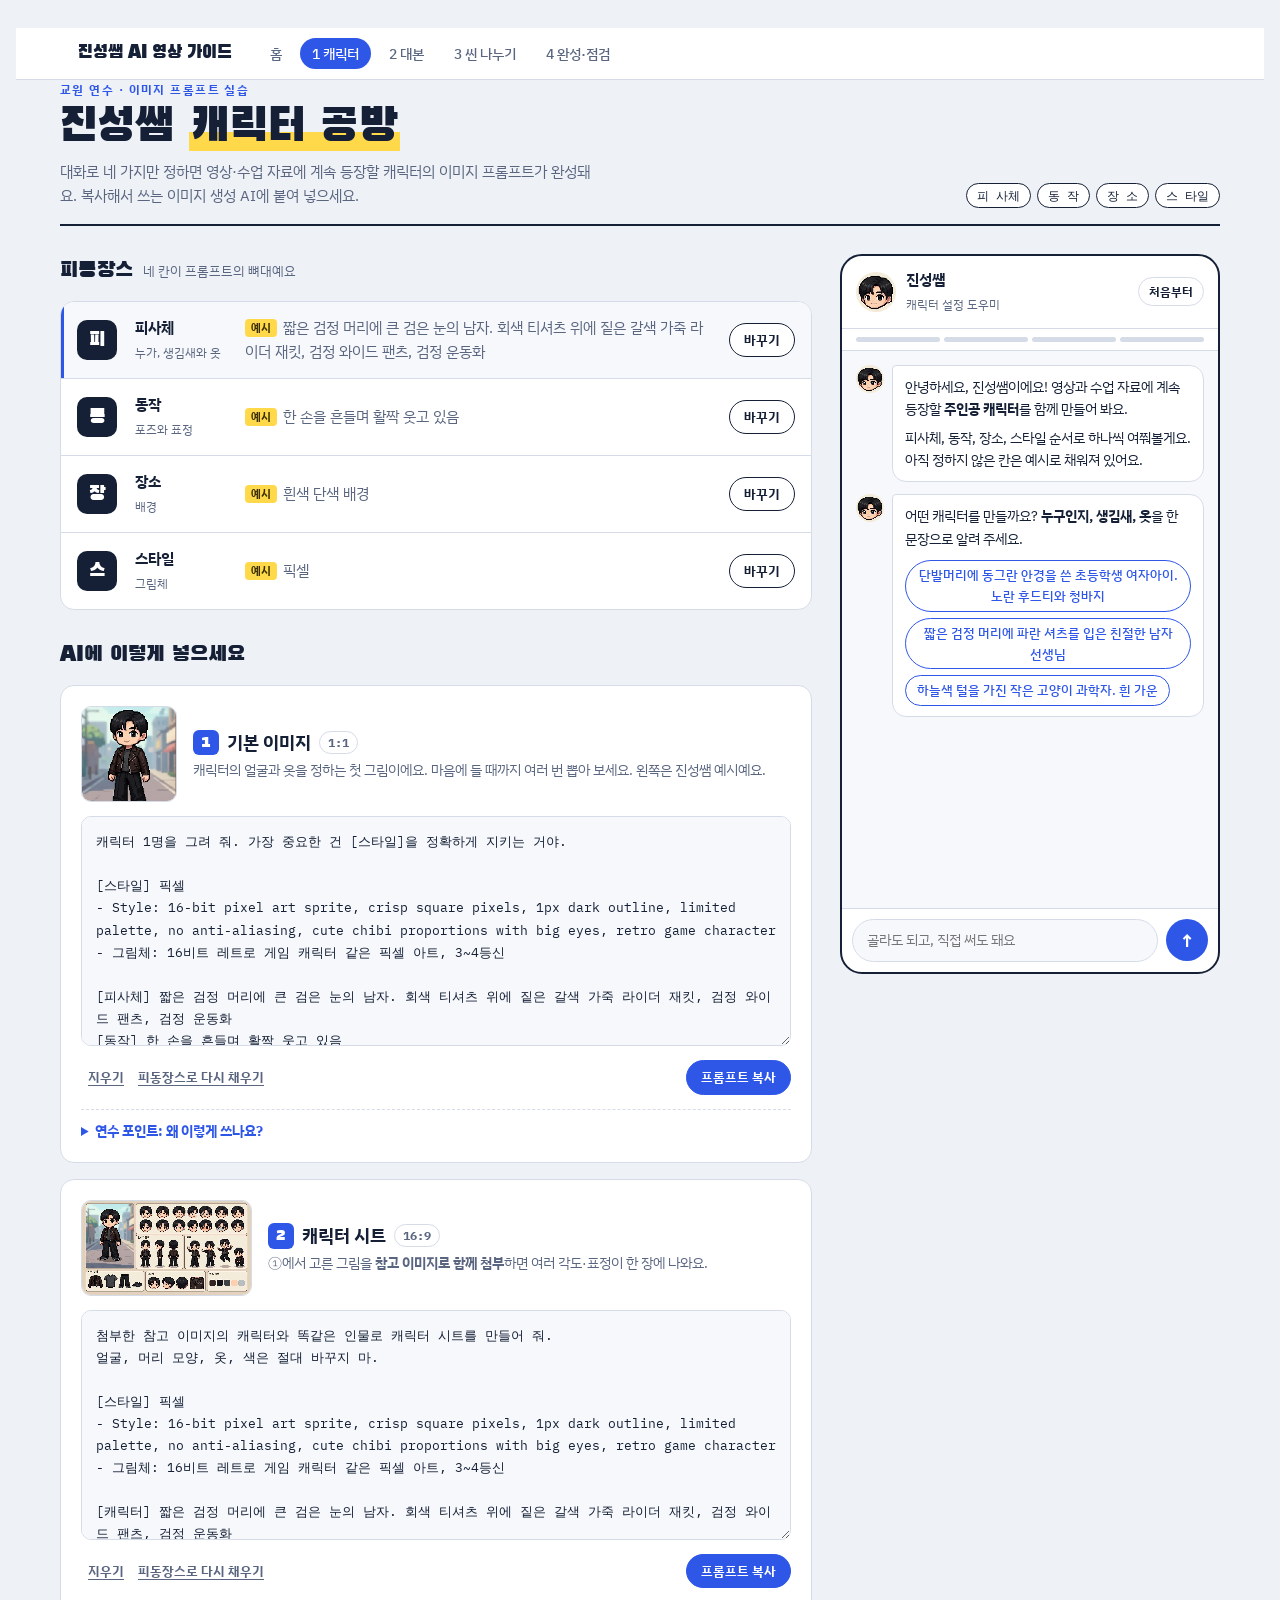
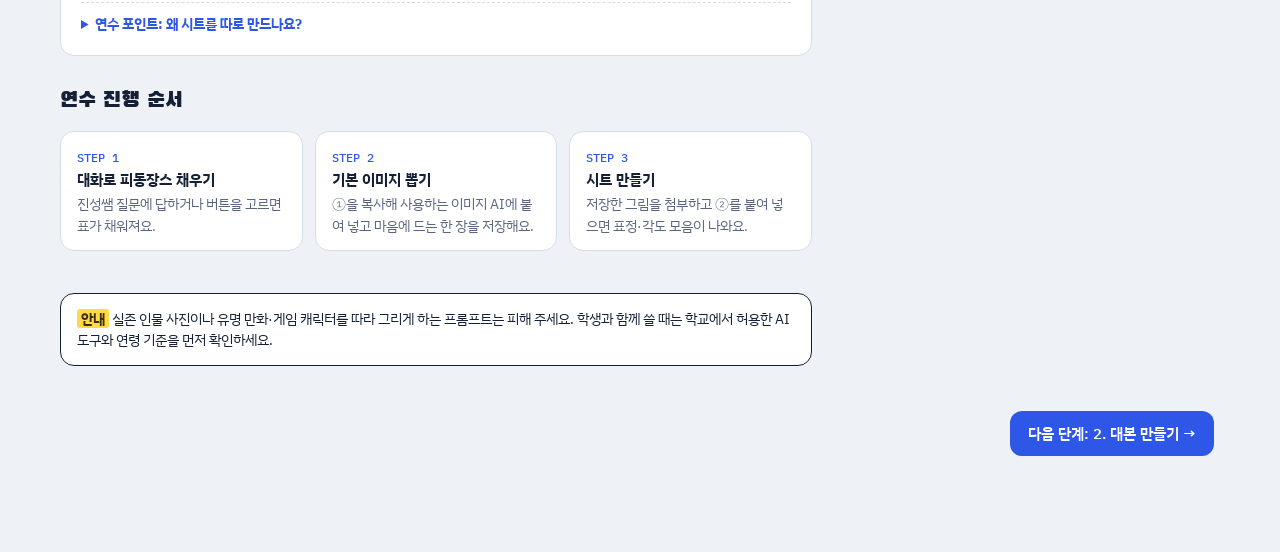
==== character.html @ 5860ac1b "4단계 영상 만들기 가이드로 확장 - 홈(로드맵·준비물·안전 안내) 추가 - 2단계 대본 프롬프트 생성기, 3단계 씬 나누기·컷 다시 쓰기 추가 - 4단계 브루 조립·체크리스트·평" ====
<!doctype html><html><head><meta charset=utf8><meta name=viewport content="width=device-width,initial-scale=1,viewport-fit=cover"><style>:root{color-scheme:light;box-sizing:border-box;padding-top:env(safe-area-inset-top,0px);padding-bottom:env(safe-area-inset-bottom,0px)}html{scroll-padding-top:env(safe-area-inset-top,0px)}body{margin:0;padding:0;font:14px -apple-system,BlinkMacSystemFont,sans-serif;background:#fff;color:#000}img{max-width:100%}[hidden]:not([hidden=until-found i]){display:none!important}</style></head><body>
<style>
.vg-bar{position:sticky;top:0;z-index:50;background:rgba(255,255,255,.95);border-bottom:1px solid #D6DCE7;font:14px "IBM Plex Sans KR",system-ui,sans-serif}
.vg-in{max-width:1180px;margin:0 auto;padding:8px 16px;display:flex;gap:6px;flex-wrap:wrap;align-items:center}
.vg-in a{padding:6px 12px;border-radius:999px;color:#5A6680;text-decoration:none;font-weight:500}
.vg-in a:hover{background:#F6F8FB}
.vg-in a.on{background:#2E57E8;color:#fff}
.vg-in .vg-brand{font-family:"Black Han Sans",sans-serif;font-weight:400;font-size:18px;color:#152036;margin-right:8px}
.vg-next{display:block;max-width:1180px;margin:32px auto 48px;padding:0 16px;text-align:right}
.vg-next a{display:inline-block;padding:12px 18px;border-radius:12px;background:#2E57E8;color:#fff;text-decoration:none;font:600 15px "IBM Plex Sans KR",sans-serif}
</style>
<nav class="vg-bar" aria-label="제작 단계"><div class="vg-in">
<a class="vg-brand" href="index.html">진성쌤 AI 영상 가이드</a>
<a href="index.html">홈</a><a class="on" href="character.html" aria-current="page">1 캐릭터</a><a href="script.html">2 대본</a><a href="scenes.html">3 씬 나누기</a><a href="finish.html">4 완성·점검</a>
</div></nav>

<title>진성쌤 캐릭터 공방</title>
<meta name="claude:viewport-fit-sides" content="cover">
<link rel="preconnect" href="https://fonts.googleapis.com">
<link rel="preconnect" href="https://fonts.gstatic.com" crossorigin>
<link rel="stylesheet" href="https://fonts.googleapis.com/css2?family=Black+Han+Sans&family=IBM+Plex+Sans+KR:wght@400;500;700&family=IBM+Plex+Mono:wght@400;500&display=swap">
<style>
/* Layout: 작업대(왼쪽, 피동장스 표 + 프롬프트 카드) | 진성쌤 대화 패널(오른쪽, sticky). 좁은 화면에서는 대화 → 작업대 순으로 쌓임 */
:root{
  --bg:#EEF1F6; --surface:#FFFFFF; --sunk:#F6F8FB; --ink:#152036; --muted:#5A6680; --line:#D6DCE7;
  --accent:#2E57E8; --accent-ink:#FFFFFF; --mark:#FFD94A; --mark-ink:#3A2E00; --ok:#1F8A5B;
  --bubble:#E7ECFA;
  --f-display:"Black Han Sans","IBM Plex Sans KR",system-ui,sans-serif;
  --f-body:"IBM Plex Sans KR","Apple SD Gothic Neo","Malgun Gothic",system-ui,sans-serif;
  --f-mono:"IBM Plex Mono",ui-monospace,"Malgun Gothic",monospace;
  --r:14px;
}
@media (prefers-color-scheme: dark){:root:not([data-theme="light"]){
  --bg:#0E1424; --surface:#172036; --sunk:#111A2D; --ink:#E6EBF5; --muted:#97A3BC; --line:#2A3550;
  --accent:#6F8DFF; --accent-ink:#0B1122; --mark:#F5CF3E; --mark-ink:#241C00; --ok:#4CC08A; --bubble:#22305A; color-scheme:dark}}
:root[data-theme="dark"]{
  --bg:#0E1424; --surface:#172036; --sunk:#111A2D; --ink:#E6EBF5; --muted:#97A3BC; --line:#2A3550;
  --accent:#6F8DFF; --accent-ink:#0B1122; --mark:#F5CF3E; --mark-ink:#241C00; --ok:#4CC08A; --bubble:#22305A; color-scheme:dark}

*{box-sizing:border-box}
body{background:var(--bg);color:var(--ink);font-family:var(--f-body);font-size:15px;line-height:1.6;
  padding-left:max(16px,env(safe-area-inset-left,0px));padding-right:max(16px,env(safe-area-inset-right,0px));padding-block:28px 48px}
.wrap{max-width:1160px;margin:0 auto;display:flex;flex-direction:column;gap:28px}
header{display:flex;flex-wrap:wrap;align-items:flex-end;justify-content:space-between;gap:12px;border-bottom:2px solid var(--ink);padding-bottom:16px}
.eyebrow{font-size:12px;letter-spacing:.12em;color:var(--accent);font-weight:700}
h1{font-family:var(--f-display);font-weight:400;font-size:clamp(30px,5vw,46px);line-height:1.1;margin:4px 0 6px;text-wrap:balance}
h1 mark{background:linear-gradient(transparent 58%,var(--mark) 58%);color:inherit;padding:0 2px}
.lede{margin:0;color:var(--muted);max-width:60ch}
.legend{display:flex;gap:6px;flex-wrap:wrap}
.legend span{font-family:var(--f-mono);font-size:12px;border:1.5px solid var(--ink);border-radius:999px;padding:2px 10px;background:var(--surface)}

.grid{display:grid;grid-template-columns:minmax(0,1fr) 380px;gap:28px;align-items:start}
.bench{display:flex;flex-direction:column;gap:28px;min-width:0}
h2{font-family:var(--f-display);font-weight:400;font-size:22px;margin:0 0 12px;display:flex;align-items:center;gap:10px}
h2 small{font-family:var(--f-body);font-size:13px;color:var(--muted);font-weight:400}

/* 피동장스 표 */
.table{background:var(--surface);border:1.5px solid var(--line);border-radius:var(--r);overflow:hidden}
.row{display:grid;grid-template-columns:44px 96px minmax(0,1fr) auto;gap:14px;align-items:center;padding:14px 16px;border-top:1px solid var(--line)}
.row:first-child{border-top:0}
.row.active{background:var(--sunk);box-shadow:inset 3px 0 0 var(--accent)}
.badge{width:40px;height:40px;border-radius:10px;background:var(--ink);color:var(--surface);display:grid;place-items:center;font-family:var(--f-display);font-size:20px}
.row b{display:block;font-size:15px}
.row .sub{font-size:12px;color:var(--muted)}
.val{font-weight:500;min-width:0;overflow-wrap:anywhere}
.val.empty{color:var(--muted);font-weight:400}
.val .ex{font-size:11px;font-weight:700;background:var(--mark);color:var(--mark-ink);border-radius:4px;padding:1px 6px;margin-right:6px;vertical-align:1px}

button{font:inherit;cursor:pointer;color:inherit}
.btn{border:1.5px solid var(--ink);background:var(--surface);border-radius:999px;padding:6px 14px;font-size:13px;font-weight:700;white-space:nowrap}
.btn:hover{background:var(--sunk)}
.btn.primary{background:var(--accent);border-color:var(--accent);color:var(--accent-ink)}
.btn.primary:hover{filter:brightness(1.08)}
.btn.ghost{border-color:transparent;background:transparent;text-decoration:underline;text-underline-offset:3px;color:var(--muted);padding:4px 6px}
.btn:focus-visible,.chip:focus-visible,textarea:focus-visible,input:focus-visible{outline:3px solid var(--mark);outline-offset:2px}

/* 프롬프트 카드 */
.card{background:var(--surface);border:1.5px solid var(--line);border-radius:var(--r);padding:20px;display:flex;flex-direction:column;gap:14px}
.card-head{display:flex;gap:16px;align-items:center;flex-wrap:wrap}
.frame{flex:none;border:1.5px solid var(--line);border-radius:10px;background:var(--sunk);object-fit:cover;image-rendering:pixelated;max-width:100%}
.frame.sq{width:96px;height:96px;object-position:50% 20%}
.frame.wide{width:171px;height:96px}
.card-head h3{margin:0;font-size:18px;display:flex;align-items:center;gap:8px;flex-wrap:wrap}
.num{font-family:var(--f-display);font-weight:400;background:var(--accent);color:var(--accent-ink);border-radius:6px;padding:0 8px;font-size:16px}
.ratio{font-family:var(--f-mono);font-size:12px;border:1px solid var(--line);border-radius:999px;padding:1px 8px;color:var(--muted)}
.card-head p{margin:2px 0 0;color:var(--muted);font-size:13.5px}
textarea{width:100%;min-height:230px;resize:vertical;font-family:var(--f-mono);font-size:13px;line-height:1.7;color:var(--ink);background:var(--sunk);border:1.5px solid var(--line);border-radius:10px;padding:14px}
.actions{display:flex;flex-wrap:wrap;justify-content:space-between;gap:8px;align-items:center}
.actions .r{display:flex;gap:8px;flex-wrap:wrap}
details.why{border-top:1px dashed var(--line);padding-top:10px;font-size:13.5px}
details.why summary{cursor:pointer;font-weight:700;color:var(--accent)}
details.why ul{margin:8px 0 0;padding-left:18px;color:var(--muted)}
details.why li{margin:4px 0}
details.why code{font-family:var(--f-mono);font-size:12px;background:var(--sunk);padding:1px 5px;border-radius:4px;color:var(--ink)}

/* 사용 순서 */
.steps{list-style:none;margin:0;padding:0;display:grid;grid-template-columns:repeat(3,minmax(0,1fr));gap:12px}
.steps li{background:var(--surface);border:1.5px solid var(--line);border-radius:var(--r);padding:14px 16px;font-size:13.5px;color:var(--muted)}
.steps li strong{display:block;color:var(--ink);font-size:14.5px;margin-bottom:2px}
.steps .n{font-family:var(--f-mono);font-size:12px;color:var(--accent);font-weight:500}
.note{background:var(--surface);border:1.5px solid var(--ink);border-radius:var(--r);padding:14px 16px;font-size:13.5px}
.note b{background:var(--mark);color:var(--mark-ink);padding:0 4px;border-radius:3px}

/* 대화 패널 */
.chat{position:sticky;top:max(16px,env(safe-area-inset-top,0px));background:var(--surface);border:2px solid var(--ink);border-radius:22px;display:flex;flex-direction:column;height:min(720px,calc(100vh - 40px));overflow:hidden}
.chat-top{display:flex;align-items:center;gap:10px;padding:12px 14px;border-bottom:1.5px solid var(--line)}
.chat-top .who{flex:1;min-width:0}
.chat-top strong{display:block;font-size:15px}
.chat-top span{font-size:12px;color:var(--muted)}
.avatar{width:40px;height:40px;flex:none;border-radius:50%;background:var(--bubble);overflow:hidden}
.avatar.sm{width:28px;height:28px}
.prog{display:flex;gap:4px;padding:8px 14px;border-bottom:1px solid var(--line)}
.prog i{flex:1;height:5px;border-radius:3px;background:var(--line)}
.prog i.on{background:var(--accent)}
.log{flex:1;overflow-y:auto;padding:14px;display:flex;flex-direction:column;gap:12px;background:var(--sunk)}
.msg{display:flex;gap:8px;align-items:flex-start;max-width:100%}
.msg .body{background:var(--surface);border:1px solid var(--line);border-radius:4px 14px 14px 14px;padding:10px 12px;font-size:14px;min-width:0}
.msg.me{justify-content:flex-end}
.msg.me .body{background:var(--accent);color:var(--accent-ink);border-color:var(--accent);border-radius:14px 4px 14px 14px}
.msg .body p{margin:0}
.msg .body p+p{margin-top:6px}
.chips{display:flex;flex-wrap:wrap;gap:6px;margin-top:10px}
.chip{border:1.5px solid var(--accent);color:var(--accent);background:transparent;border-radius:999px;padding:4px 11px;font-size:13px;font-weight:500}
.chip:hover{background:var(--bubble)}
.done-box{margin-top:10px;display:flex;flex-direction:column;gap:8px}
.done-box div{display:flex;align-items:center;justify-content:space-between;gap:8px;border:1px solid var(--line);border-radius:10px;padding:8px 10px;font-size:13px;font-weight:700}
.compose{display:flex;gap:8px;padding:10px;border-top:1.5px solid var(--line);padding-bottom:max(10px,env(safe-area-inset-bottom,0px))}
.compose input{flex:1;min-width:0;font:inherit;font-size:14px;border:1.5px solid var(--line);border-radius:999px;padding:9px 14px;background:var(--sunk);color:var(--ink)}
.send{width:42px;height:42px;border-radius:50%;border:0;background:var(--accent);color:var(--accent-ink);font-size:18px;font-weight:700;flex:none}
.icon-btn{border:1.5px solid var(--line);background:var(--surface);border-radius:999px;padding:4px 10px;font-size:12px;font-weight:700}

.toast{position:fixed;left:50%;bottom:calc(24px + env(safe-area-inset-bottom,0px));transform:translateX(-50%);background:var(--ink);color:var(--surface);padding:9px 16px;border-radius:999px;font-size:13.5px;font-weight:700;z-index:20}

@media (max-width:920px){
  .grid{grid-template-columns:minmax(0,1fr)}
  .chat{position:static;height:560px;order:-1}
  .steps{grid-template-columns:minmax(0,1fr)}
}
@media (max-width:520px){
  .row{grid-template-columns:40px minmax(0,1fr) auto;row-gap:4px}
  .row .lbl{grid-column:2}
  .row .val{grid-column:1 / -1;padding-left:54px}
  .row .btn{grid-row:1;grid-column:3}
}
@media (prefers-reduced-motion:no-preference){
  .msg{animation:pop .22s ease-out both}
  @keyframes pop{from{transform:translateY(6px);opacity:.4}to{transform:none;opacity:1}}
}
</style>

<div class="wrap">
  <header>
    <div>
      <div class="eyebrow">교원 연수 · 이미지 프롬프트 실습</div>
      <h1>진성쌤 <mark>캐릭터 공방</mark></h1>
      <p class="lede">대화로 네 가지만 정하면 영상·수업 자료에 계속 등장할 캐릭터의 이미지 프롬프트가 완성돼요. 복사해서 쓰는 이미지 생성 AI에 붙여 넣으세요.</p>
    </div>
    <div class="legend" aria-label="프롬프트 4요소"><span>피 사체</span><span>동 작</span><span>장 소</span><span>스 타일</span></div>
  </header>

  <div class="grid">
    <div class="bench">
      <section>
        <h2>피동장스 <small>네 칸이 프롬프트의 뼈대예요</small></h2>
        <div class="table" id="table"></div>
      </section>

      <section>
        <h2>AI에 이렇게 넣으세요</h2>
        <div style="display:flex;flex-direction:column;gap:16px">
          <article class="card" id="card-base">
            <div class="card-head">
              <img class="frame sq" src="[data-uri]" alt="기본 이미지 예시: 픽셀 아트 진성쌤 전신">
              <div>
                <h3><span class="num">1</span>기본 이미지 <span class="ratio">1:1</span></h3>
                <p>캐릭터의 얼굴과 옷을 정하는 첫 그림이에요. 마음에 들 때까지 여러 번 뽑아 보세요. 왼쪽은 진성쌤 예시예요.</p>
              </div>
            </div>
            <textarea id="p-base" aria-label="기본 이미지 프롬프트" spellcheck="false"></textarea>
            <div class="actions">
              <div><button class="btn ghost" data-clear="base">지우기</button><button class="btn ghost" data-refill="base">피동장스로 다시 채우기</button></div>
              <div class="r"><button class="btn primary" data-copy="base">프롬프트 복사</button></div>
            </div>
            <details class="why">
              <summary>연수 포인트: 왜 이렇게 쓰나요?</summary>
              <ul>
                <li><b>스타일을 맨 위에</b> 둡니다. 이미지 AI는 앞쪽 지시를 더 강하게 따라서 그림체가 흔들리지 않아요.</li>
                <li>스타일은 <code>Style:</code> 영어 키워드와 한국어 설명을 함께 적어요. 영어 화풍 용어가 결과를 더 안정적으로 묶어 줍니다.</li>
                <li><b>캐릭터 1명·전신·가운데</b>를 명시하면 다음 단계(시트)의 참고 이미지로 쓰기 좋아요.</li>
                <li>"글자·로고 넣지 않기" 같은 <b>하지 말 것</b>도 한 줄로 적어 두세요.</li>
              </ul>
            </details>
          </article>

          <article class="card" id="card-sheet">
            <div class="card-head">
              <img class="frame wide" src="[data-uri]" alt="캐릭터 시트 예시: 표정, 턴어라운드, 포즈, 의상">
              <div>
                <h3><span class="num">2</span>캐릭터 시트 <span class="ratio">16:9</span></h3>
                <p>①에서 고른 그림을 <b>참고 이미지로 함께 첨부</b>하면 여러 각도·표정이 한 장에 나와요.</p>
              </div>
            </div>
            <textarea id="p-sheet" aria-label="캐릭터 시트 프롬프트" spellcheck="false"></textarea>
            <div class="actions">
              <div><button class="btn ghost" data-clear="sheet">지우기</button><button class="btn ghost" data-refill="sheet">피동장스로 다시 채우기</button></div>
              <div class="r"><button class="btn primary" data-copy="sheet">프롬프트 복사</button></div>
            </div>
            <details class="why">
              <summary>연수 포인트: 왜 시트를 따로 만드나요?</summary>
              <ul>
                <li>영상이나 슬라이드에 같은 캐릭터를 여러 장면에 넣으려면 <b>일관성</b>이 가장 중요해요. 시트가 그 기준표 역할을 합니다.</li>
                <li>"얼굴·머리·옷·색은 바꾸지 마"처럼 <b>고정할 것</b>을 먼저 말하고, 그다음 칸 구성을 번호로 지시해요.</li>
                <li>칸 구성을 번호 목록으로 쓰면 AI가 배치를 빠뜨리는 일이 줄어요.</li>
              </ul>
            </details>
          </article>
        </div>
      </section>

      <section>
        <h2>연수 진행 순서</h2>
        <ol class="steps">
          <li><span class="n">STEP 1</span><strong>대화로 피동장스 채우기</strong>진성쌤 질문에 답하거나 버튼을 고르면 표가 채워져요.</li>
          <li><span class="n">STEP 2</span><strong>기본 이미지 뽑기</strong>①을 복사해 사용하는 이미지 AI에 붙여 넣고 마음에 드는 한 장을 저장해요.</li>
          <li><span class="n">STEP 3</span><strong>시트 만들기</strong>저장한 그림을 첨부하고 ②를 붙여 넣으면 표정·각도 모음이 나와요.</li>
        </ol>
      </section>

      <p class="note"><b>안내</b> 실존 인물 사진이나 유명 만화·게임 캐릭터를 따라 그리게 하는 프롬프트는 피해 주세요. 학생과 함께 쓸 때는 학교에서 허용한 AI 도구와 연령 기준을 먼저 확인하세요.</p>
    </div>

    <aside class="chat" aria-label="진성쌤과 대화">
      <div class="chat-top">
        <div class="avatar" data-avatar></div>
        <div class="who"><strong>진성쌤</strong><span>캐릭터 설정 도우미</span></div>
        <button class="icon-btn" id="reset">처음부터</button>
      </div>
      <div class="prog" id="prog"><i></i><i></i><i></i><i></i></div>
      <div class="log" id="log" aria-live="polite"></div>
      <form class="compose" id="compose">
        <input id="say" autocomplete="off" placeholder="골라도 되고, 직접 써도 돼요">
        <button class="send" aria-label="보내기">↑</button>
      </form>
    </aside>
  </div>
</div>
<div class="toast" id="toast" hidden></div>

<script>
/* ===== 1. 데이터: 스타일 사전 (영어 키워드 + 한국어 설명) ===== */
const STYLES = {
  "픽셀":        {en:"16-bit pixel art sprite, crisp square pixels, 1px dark outline, limited palette, no anti-aliasing, cute chibi proportions with big eyes, retro game character", ko:"16비트 레트로 게임 캐릭터 같은 픽셀 아트, 3~4등신"},
  "3D 클레이":   {en:"3D clay render, soft matte plasticine texture, rounded chunky shapes, soft studio lighting, cute toy-like proportions", ko:"말랑한 점토 인형 느낌의 3D, 둥글고 귀여운 비율"},
  "수채화 동화": {en:"soft watercolor children's picture book illustration, gentle paper texture, pastel washes, delicate pencil lines", ko:"그림책 삽화 같은 부드러운 수채화, 파스텔 톤"},
  "2D 애니":     {en:"clean 2D anime cel shading, bold clean line art, bright flat colors, expressive eyes", ko:"선이 깔끔한 2D 애니메이션 셀 채색"},
  "플랫 벡터":   {en:"flat vector illustration, simple geometric shapes, no gradients, clean edges, limited color palette", ko:"단순한 도형으로 만든 평면 벡터 일러스트, 그라데이션 없음"},
  "크레파스":    {en:"crayon drawing on paper, waxy texture, playful childlike strokes, bright colors", ko:"종이에 크레파스로 그린 듯한 아이 그림 느낌"}
};
const FIELDS = [
  {key:"subject", ch:"피", label:"피사체", sub:"누가, 생김새와 옷",
   ask:"어떤 캐릭터를 만들까요? <b>누구인지, 생김새, 옷</b>을 한 문장으로 알려 주세요.",
   chips:["단발머리에 동그란 안경을 쓴 초등학생 여자아이. 노란 후드티와 청바지","짧은 검정 머리에 파란 셔츠를 입은 친절한 남자 선생님","하늘색 털을 가진 작은 고양이 과학자. 흰 가운"]},
  {key:"action", ch:"동", label:"동작", sub:"포즈와 표정",
   ask:"좋아요! 캐릭터가 <b>무엇을 하고 있나요?</b> 표정도 함께 알려 주면 더 좋아요.",
   chips:["한 손을 흔들며 활짝 웃고 있음","엄지를 척 들고 자신 있게 웃음","책을 품에 안고 수줍게 미소 지음"]},
  {key:"place", ch:"장", label:"장소", sub:"배경",
   ask:"<b>배경</b>은 어디로 할까요? 캐릭터를 여러 장면에 다시 쓰려면 단색 배경이 편해요.",
   chips:["흰색 단색 배경","햇살이 드는 교실","별이 가득한 우주"]},
  {key:"style", ch:"스", label:"스타일", sub:"그림체",
   ask:"마지막! <b>그림체</b>를 골라 주세요. 스타일이 프롬프트의 맨 앞에 들어가요.",
   chips:Object.keys(STYLES)}
];
const EXAMPLE = {subject:"짧은 검정 머리에 큰 검은 눈의 남자. 회색 티셔츠 위에 짙은 갈색 가죽 라이더 재킷, 검정 와이드 팬츠, 검정 운동화", action:"한 손을 흔들며 활짝 웃고 있음", place:"흰색 단색 배경", style:"픽셀"};

/* ===== 2. 프롬프트 조립 ===== */
function styleBlock(s){
  const st = STYLES[s];
  return st ? `[스타일] ${s}\n- Style: ${st.en}\n- 그림체: ${st.ko}` : `[스타일] ${s}`;
}
function buildBase(v){
  return `캐릭터 1명을 그려 줘. 가장 중요한 건 [스타일]을 정확하게 지키는 거야.

${styleBlock(v.style)}

[피사체] ${v.subject}
[동작] ${v.action}
[장소] ${v.place}

[구도] 정사각형 1:1. 머리부터 발끝까지 전신이 프레임 안에 모두 보이게, 캐릭터는 가운데.
[주의] 글자, 로고, 워터마크는 넣지 마. 캐릭터는 1명만.`;
}
function buildSheet(v){
  return `첨부한 참고 이미지의 캐릭터와 똑같은 인물로 캐릭터 시트를 만들어 줘.
얼굴, 머리 모양, 옷, 색은 절대 바꾸지 마.

${styleBlock(v.style)}

[캐릭터] ${v.subject}

[구성] 16:9 가로 한 장, 흰 배경, 칸을 나눠서 배치:
1. 왼쪽 큰 칸: 기본 전신 정면 (참고 이미지와 같은 모습)
2. 위쪽 가운데~오른쪽: 얼굴 클로즈업 표정 8개를 2줄로 - 기본 미소, 활짝 웃음, 신남, 놀람, 고민, 부끄러움, 속상함, 장난스러운 윙크
3. 가운데 줄: 턴어라운드 - 전신 정면, 옆모습, 뒷모습 3개를 같은 크기, 같은 바닥선에
4. 오른쪽 아래: 동작 포즈 4개 - "${v.action}" 포함, 걷기, 가리키며 설명하기, 점프
5. 아래 줄: 의상·소품 칸 - 입고 있는 옷, 신발, 소품을 하나씩 따로 그리기

[주의] 모든 칸에서 같은 캐릭터, 같은 비율. 칸 사이 여백은 넉넉하게. 글자는 넣지 마.`;
}

/* ===== 3. 상태 ===== */
const KEY = "jinseong-char-workshop-v1";
let state = {values:{}, step:0, editing:null, log:[]};
function save(){ try{ localStorage.setItem(KEY, JSON.stringify(state)); }catch(e){} }
function load(){ try{ const s = JSON.parse(localStorage.getItem(KEY)); if(s && s.values) state = s; }catch(e){} }
const filled = () => FIELDS.every(f => state.values[f.key]);
const current = () => FIELDS.reduce((o,f)=>(o[f.key]=state.values[f.key]||EXAMPLE[f.key],o),{});

/* ===== 4. 화면 그리기 ===== */
const AVATAR = `<img src="[data-uri]" alt="" width="100%" height="100%" style="object-fit:cover;image-rendering:pixelated">`;
const $ = s => document.querySelector(s);
const esc = t => String(t).replace(/[&<>"]/g, c => ({"&":"&amp;","<":"&lt;",">":"&gt;",'"':"&quot;"}[c]));

function renderTable(){
  const active = state.editing ?? (state.step < FIELDS.length ? FIELDS[state.step].key : null);
  $("#table").innerHTML = FIELDS.map(f=>{
    const v = state.values[f.key];
    const shown = v ? esc(v) : `<span class="ex">예시</span>${esc(EXAMPLE[f.key])}`;
    return `<div class="row ${active===f.key?'active':''}">
      <div class="badge">${f.ch}</div>
      <div class="lbl"><b>${f.label}</b><span class="sub">${f.sub}</span></div>
      <div class="val ${v?'':'empty'}">${shown}</div>
      <button class="btn" data-edit="${f.key}">바꾸기</button></div>`;
  }).join("");
}
function renderPrompts(force){
  const v = current();
  ["base","sheet"].forEach(k=>{
    const ta = $("#p-"+k);
    if(force===k || force===true || !ta.dataset.touched) ta.value = k==="base" ? buildBase(v) : buildSheet(v);
  });
}
function renderProgress(){
  document.querySelectorAll("#prog i").forEach((el,i)=>el.classList.toggle("on", !!state.values[FIELDS[i].key]));
}
function renderLog(){
  const log = $("#log");
  log.innerHTML = state.log.map((m,i)=>{
    if(m.me) return `<div class="msg me"><div class="body"><p>${esc(m.text)}</p></div></div>`;
    const last = i === state.log.length-1;
    let extra = "";
    if(last && m.chips) extra = `<div class="chips">${m.chips.map(c=>`<button class="chip" data-pick="${esc(c)}">${esc(c)}</button>`).join("")}</div>`;
    if(m.done) extra = `<div class="done-box"><div>① 기본 이미지<button class="btn primary" data-copy="base">복사</button></div><div>② 캐릭터 시트<button class="btn primary" data-copy="sheet">복사</button></div></div>`;
    return `<div class="msg"><div class="avatar sm">${AVATAR}</div><div class="body">${m.html}${extra}</div></div>`;
  }).join("");
  log.scrollTop = log.scrollHeight;
}
function renderAll(){ renderTable(); renderPrompts(); renderProgress(); renderLog(); save(); }

/* ===== 5. 대화 흐름 ===== */
function bot(html, opts={}){ state.log.push({html, ...opts}); }
function askField(key, again){
  const f = FIELDS.find(x=>x.key===key);
  bot(`<p>${again ? `<b>${f.label}</b>을(를) 다시 정해 볼게요. ` : ""}${f.ask}</p>`, {chips:f.chips});
}
function finish(){
  bot(`<p>캐릭터 설정 완성! 아래에서 복사해 이미지 AI에 붙여 넣으세요.</p><p>②는 ①로 뽑은 그림을 <b>참고 이미지로 첨부</b>한 뒤 넣어야 같은 캐릭터가 나와요. 바꾸고 싶은 건 왼쪽 표의 <b>바꾸기</b>를 누르세요.</p>`, {done:true});
}
function answer(text){
  text = text.trim(); if(!text) return;
  const key = state.editing ?? FIELDS[state.step]?.key;
  if(!key) return;
  state.log.push({me:true, text});
  state.values[key] = text;
  document.querySelectorAll("textarea").forEach(t=>delete t.dataset.touched);
  if(state.editing){ state.editing = null; }
  else { state.step++; }
  const next = FIELDS.find(f=>!state.values[f.key]);
  if(next){ state.step = FIELDS.indexOf(next); askField(next.key); }
  else { state.step = FIELDS.length; finish(); }
  renderAll();
}
function start(){
  state = {values:{}, step:0, editing:null, log:[]};
  bot(`<p>안녕하세요, 진성쌤이에요! 영상과 수업 자료에 계속 등장할 <b>주인공 캐릭터</b>를 함께 만들어 봐요.</p><p>피사체, 동작, 장소, 스타일 순서로 하나씩 여쭤볼게요. 아직 정하지 않은 칸은 예시로 채워져 있어요.</p>`);
  askField("subject");
  document.querySelectorAll("textarea").forEach(t=>delete t.dataset.touched);
  renderAll();
}

/* ===== 6. 이벤트 ===== */
function toast(t){ const el=$("#toast"); el.textContent=t; el.hidden=false; clearTimeout(toast.t); toast.t=setTimeout(()=>el.hidden=true,1800); }
async function copy(k){
  const ta = $("#p-"+k);
  try{ await navigator.clipboard.writeText(ta.value); toast(k==="base"?"① 기본 이미지 프롬프트를 복사했어요":"② 캐릭터 시트 프롬프트를 복사했어요"); }
  catch(e){ ta.focus(); ta.select(); toast("선택해 두었어요. Ctrl+C로 복사하세요"); }
}
document.addEventListener("click", e=>{
  const b = e.target.closest("button"); if(!b) return;
  if(b.dataset.pick){ answer(b.dataset.pick); }
  else if(b.dataset.copy){ copy(b.dataset.copy); }
  else if(b.dataset.edit){
    state.editing = b.dataset.edit; askField(b.dataset.edit, true); renderAll();
    if(matchMedia("(max-width:920px)").matches) $(".chat").scrollIntoView({behavior:"smooth"});
    $("#say").focus({preventScroll:true});
  }
  else if(b.dataset.clear){ const ta=$("#p-"+b.dataset.clear); ta.value=""; ta.dataset.touched="1"; ta.focus(); }
  else if(b.dataset.refill){ delete $("#p-"+b.dataset.refill).dataset.touched; renderPrompts(b.dataset.refill); toast("피동장스 내용으로 다시 채웠어요"); }
  else if(b.id==="reset"){ start(); }
});
document.querySelectorAll("textarea").forEach(t=>t.addEventListener("input",()=>t.dataset.touched="1"));
$("#compose").addEventListener("submit", e=>{ e.preventDefault(); const i=$("#say"); answer(i.value); i.value=""; });

document.querySelectorAll("[data-avatar]").forEach(el=>el.innerHTML=AVATAR);
load();
if(!state.log.length) start(); else renderAll();
</script>

<div class="vg-next"><a href="script.html">다음 단계: 2. 대본 만들기 →</a></div>
</body></html>
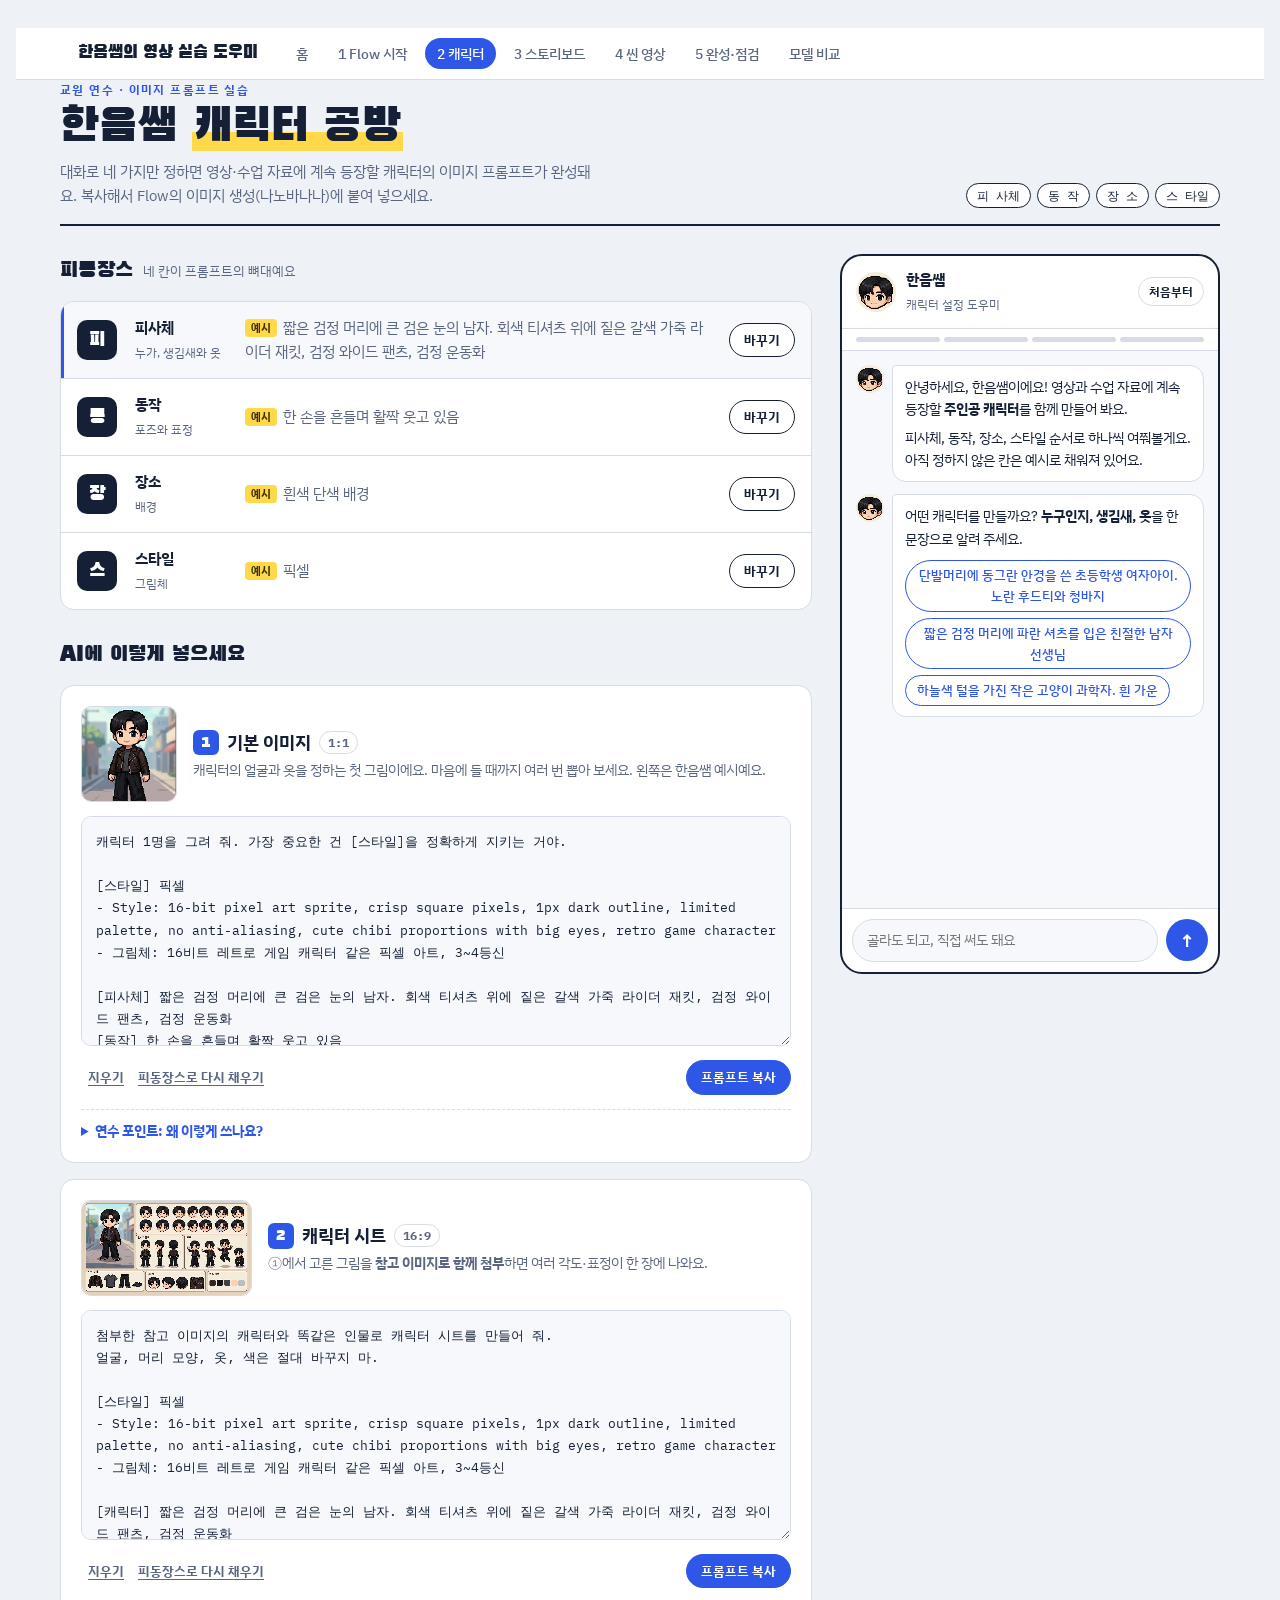
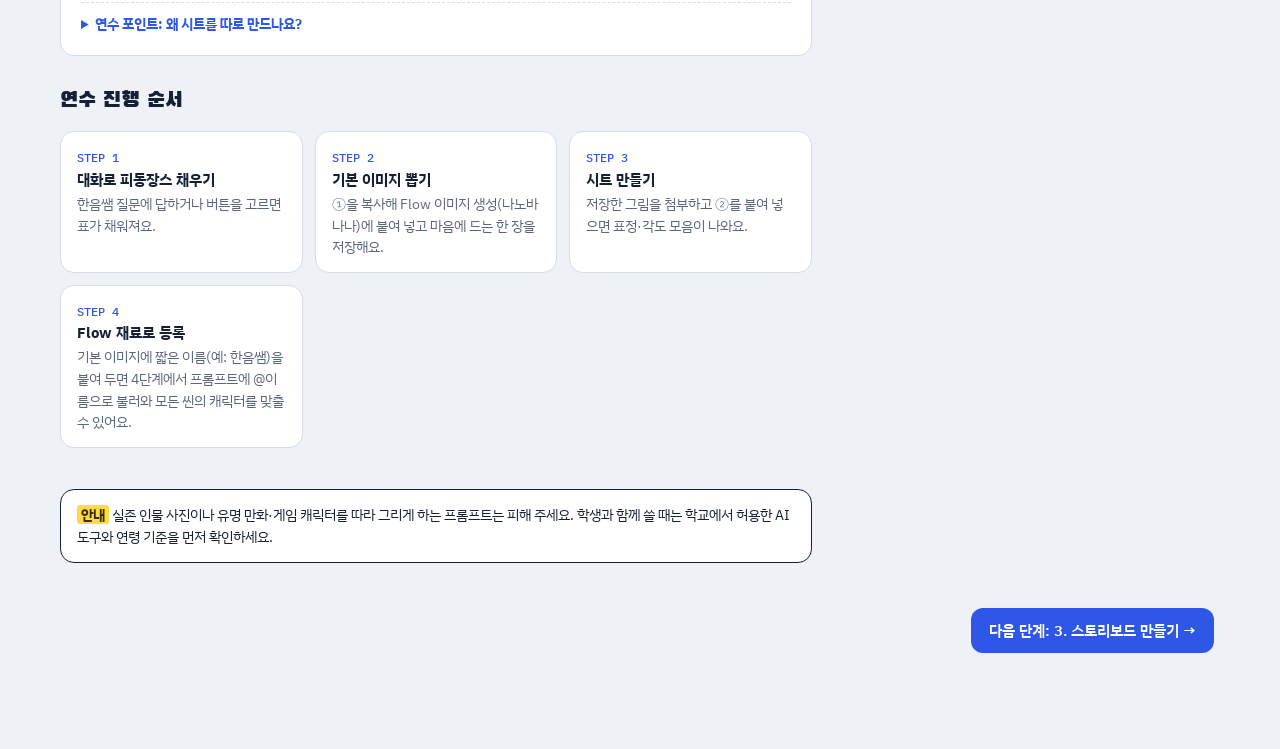
==== commit a45296d9: "Google Flow 중심 강의용으로 개편, 제목 변경 - 제목을 '한음쌤의 영상 실습 도우미'로 변경 - 1단계 Flow 시작하기(기능·크레딧·강의 전 확인) 추가 - 대본 단계" ====
--- a/character.html
+++ b/character.html
@@ -10,17 +10,17 @@
 .vg-next a{display:inline-block;padding:12px 18px;border-radius:12px;background:#2E57E8;color:#fff;text-decoration:none;font:600 15px "IBM Plex Sans KR",sans-serif}
 </style>
 <nav class="vg-bar" aria-label="제작 단계"><div class="vg-in">
-<a class="vg-brand" href="index.html">진성쌤 AI 영상 가이드</a>
-<a href="index.html">홈</a><a class="on" href="character.html" aria-current="page">1 캐릭터</a><a href="script.html">2 대본</a><a href="scenes.html">3 씬 나누기</a><a href="finish.html">4 완성·점검</a>
+<a class="vg-brand" href="index.html">한음쌤의 영상 실습 도우미</a>
+<a href="index.html">홈</a><a href="flow.html">1 Flow 시작</a><a class="on" href="character.html" aria-current="page">2 캐릭터</a><a href="story.html">3 스토리보드</a><a href="scenes.html">4 씬 영상</a><a href="finish.html">5 완성·점검</a><a href="models.html">모델 비교</a>
 </div></nav>
 
-<title>진성쌤 캐릭터 공방</title>
+<title>한음쌤 캐릭터 공방</title>
 <meta name="claude:viewport-fit-sides" content="cover">
 <link rel="preconnect" href="https://fonts.googleapis.com">
 <link rel="preconnect" href="https://fonts.gstatic.com" crossorigin>
 <link rel="stylesheet" href="https://fonts.googleapis.com/css2?family=Black+Han+Sans&family=IBM+Plex+Sans+KR:wght@400;500;700&family=IBM+Plex+Mono:wght@400;500&display=swap">
 <style>
-/* Layout: 작업대(왼쪽, 피동장스 표 + 프롬프트 카드) | 진성쌤 대화 패널(오른쪽, sticky). 좁은 화면에서는 대화 → 작업대 순으로 쌓임 */
+/* Layout: 작업대(왼쪽, 피동장스 표 + 프롬프트 카드) | 한음쌤 대화 패널(오른쪽, sticky). 좁은 화면에서는 대화 → 작업대 순으로 쌓임 */
 :root{
   --bg:#EEF1F6; --surface:#FFFFFF; --sunk:#F6F8FB; --ink:#152036; --muted:#5A6680; --line:#D6DCE7;
   --accent:#2E57E8; --accent-ink:#FFFFFF; --mark:#FFD94A; --mark-ink:#3A2E00; --ok:#1F8A5B;
@@ -152,8 +152,8 @@
   <header>
     <div>
       <div class="eyebrow">교원 연수 · 이미지 프롬프트 실습</div>
-      <h1>진성쌤 <mark>캐릭터 공방</mark></h1>
-      <p class="lede">대화로 네 가지만 정하면 영상·수업 자료에 계속 등장할 캐릭터의 이미지 프롬프트가 완성돼요. 복사해서 쓰는 이미지 생성 AI에 붙여 넣으세요.</p>
+      <h1>한음쌤 <mark>캐릭터 공방</mark></h1>
+      <p class="lede">대화로 네 가지만 정하면 영상·수업 자료에 계속 등장할 캐릭터의 이미지 프롬프트가 완성돼요. 복사해서 Flow의 이미지 생성(나노바나나)에 붙여 넣으세요.</p>
     </div>
     <div class="legend" aria-label="프롬프트 4요소"><span>피 사체</span><span>동 작</span><span>장 소</span><span>스 타일</span></div>
   </header>
@@ -170,10 +170,10 @@
         <div style="display:flex;flex-direction:column;gap:16px">
           <article class="card" id="card-base">
             <div class="card-head">
-              <img class="frame sq" src="[data-uri]" alt="기본 이미지 예시: 픽셀 아트 진성쌤 전신">
+              <img class="frame sq" src="[data-uri]" alt="기본 이미지 예시: 픽셀 아트 한음쌤 전신">
               <div>
                 <h3><span class="num">1</span>기본 이미지 <span class="ratio">1:1</span></h3>
-                <p>캐릭터의 얼굴과 옷을 정하는 첫 그림이에요. 마음에 들 때까지 여러 번 뽑아 보세요. 왼쪽은 진성쌤 예시예요.</p>
+                <p>캐릭터의 얼굴과 옷을 정하는 첫 그림이에요. 마음에 들 때까지 여러 번 뽑아 보세요. 왼쪽은 한음쌤 예시예요.</p>
               </div>
             </div>
             <textarea id="p-base" aria-label="기본 이미지 프롬프트" spellcheck="false"></textarea>
@@ -220,19 +220,20 @@
       <section>
         <h2>연수 진행 순서</h2>
         <ol class="steps">
-          <li><span class="n">STEP 1</span><strong>대화로 피동장스 채우기</strong>진성쌤 질문에 답하거나 버튼을 고르면 표가 채워져요.</li>
-          <li><span class="n">STEP 2</span><strong>기본 이미지 뽑기</strong>①을 복사해 사용하는 이미지 AI에 붙여 넣고 마음에 드는 한 장을 저장해요.</li>
+          <li><span class="n">STEP 1</span><strong>대화로 피동장스 채우기</strong>한음쌤 질문에 답하거나 버튼을 고르면 표가 채워져요.</li>
+          <li><span class="n">STEP 2</span><strong>기본 이미지 뽑기</strong>①을 복사해 Flow 이미지 생성(나노바나나)에 붙여 넣고 마음에 드는 한 장을 저장해요.</li>
           <li><span class="n">STEP 3</span><strong>시트 만들기</strong>저장한 그림을 첨부하고 ②를 붙여 넣으면 표정·각도 모음이 나와요.</li>
+          <li><span class="n">STEP 4</span><strong>Flow 재료로 등록</strong>기본 이미지에 짧은 이름(예: 한음쌤)을 붙여 두면 4단계에서 프롬프트에 @이름으로 불러와 모든 씬의 캐릭터를 맞출 수 있어요.</li>
         </ol>
       </section>
 
       <p class="note"><b>안내</b> 실존 인물 사진이나 유명 만화·게임 캐릭터를 따라 그리게 하는 프롬프트는 피해 주세요. 학생과 함께 쓸 때는 학교에서 허용한 AI 도구와 연령 기준을 먼저 확인하세요.</p>
     </div>
 
-    <aside class="chat" aria-label="진성쌤과 대화">
+    <aside class="chat" aria-label="한음쌤과 대화">
       <div class="chat-top">
         <div class="avatar" data-avatar></div>
-        <div class="who"><strong>진성쌤</strong><span>캐릭터 설정 도우미</span></div>
+        <div class="who"><strong>한음쌤</strong><span>캐릭터 설정 도우미</span></div>
         <button class="icon-btn" id="reset">처음부터</button>
       </div>
       <div class="prog" id="prog"><i></i><i></i><i></i><i></i></div>
@@ -381,7 +382,7 @@
 }
 function start(){
   state = {values:{}, step:0, editing:null, log:[]};
-  bot(`<p>안녕하세요, 진성쌤이에요! 영상과 수업 자료에 계속 등장할 <b>주인공 캐릭터</b>를 함께 만들어 봐요.</p><p>피사체, 동작, 장소, 스타일 순서로 하나씩 여쭤볼게요. 아직 정하지 않은 칸은 예시로 채워져 있어요.</p>`);
+  bot(`<p>안녕하세요, 한음쌤이에요! 영상과 수업 자료에 계속 등장할 <b>주인공 캐릭터</b>를 함께 만들어 봐요.</p><p>피사체, 동작, 장소, 스타일 순서로 하나씩 여쭤볼게요. 아직 정하지 않은 칸은 예시로 채워져 있어요.</p>`);
   askField("subject");
   document.querySelectorAll("textarea").forEach(t=>delete t.dataset.touched);
   renderAll();
@@ -415,5 +416,5 @@
 if(!state.log.length) start(); else renderAll();
 </script>
 
-<div class="vg-next"><a href="script.html">다음 단계: 2. 대본 만들기 →</a></div>
+<div class="vg-next"><a href="story.html">다음 단계: 3. 스토리보드 만들기 →</a></div>
 </body></html>
